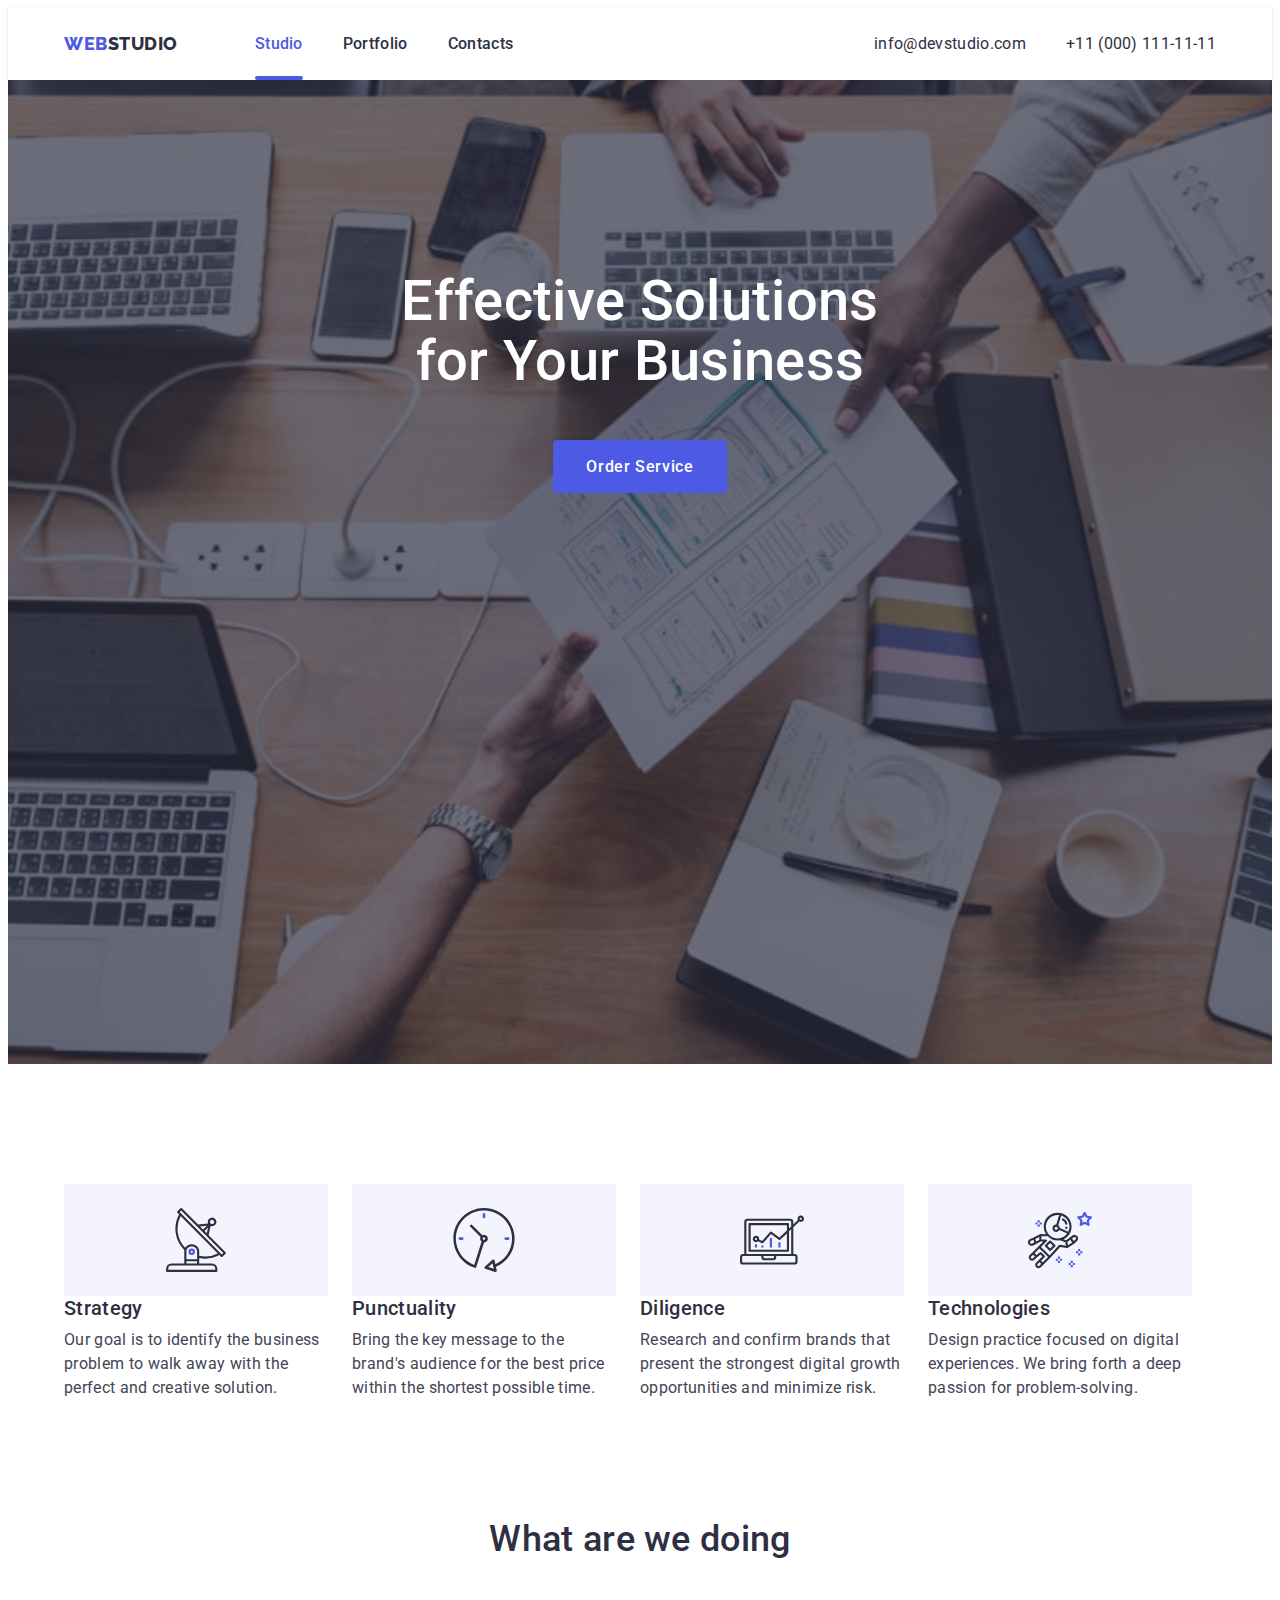
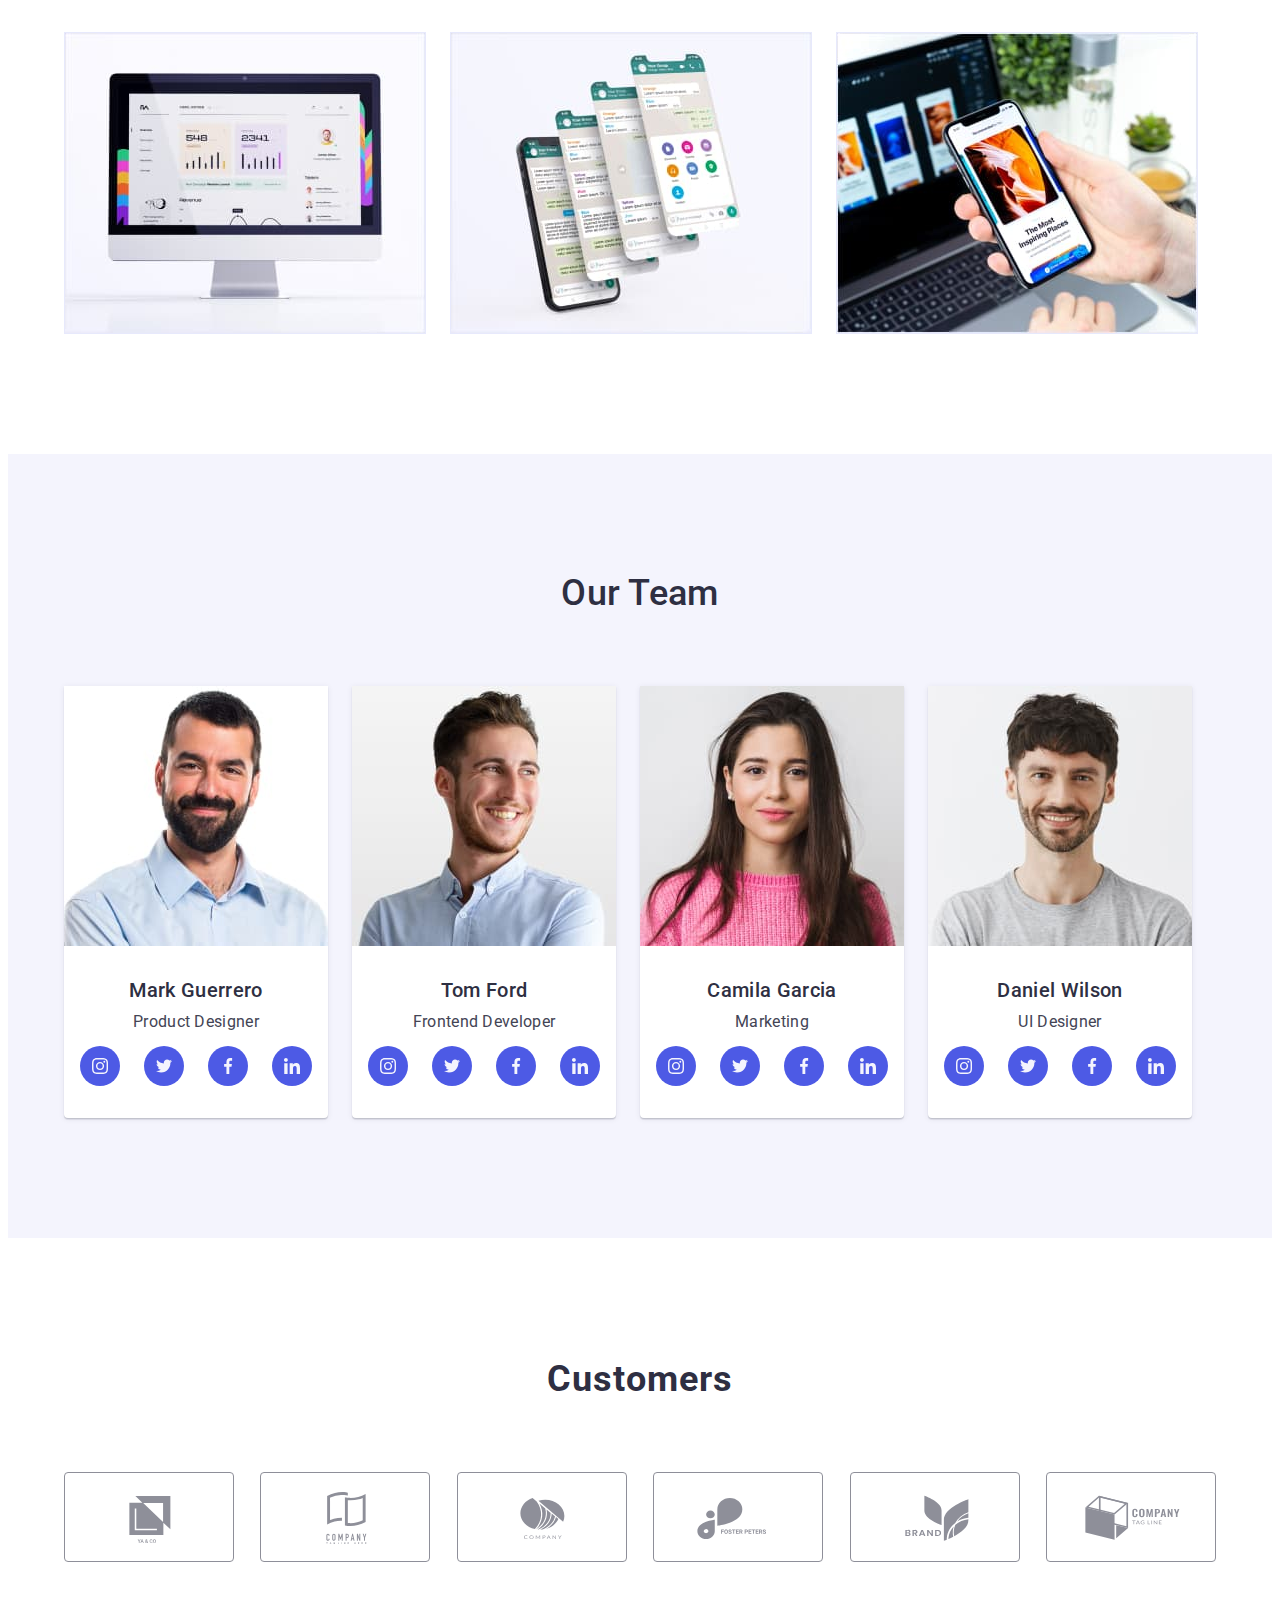
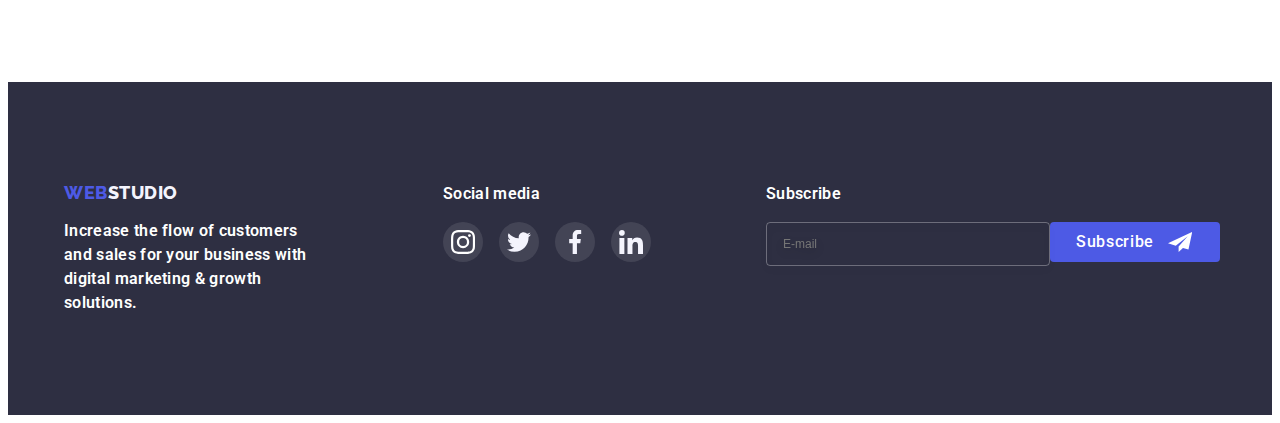
==== index.html @ 635ef4ec "ДЗ 06 Формы" ====
<!DOCTYPE html>
<html lang="en">
  <head>
    <meta charset="UTF-8" />
    <meta http-equiv="X-UA-Compatible" content="IE=edge" />
    <meta name="viewport" content="width=device-width, initial-scale=1.0" />
    <title>Studio</title>
    <link rel="preconnect" href="https://fonts.googleapis.com" />
    <link rel="preconnect" href="https://fonts.gstatic.com" crossorigin />
    <link
      href="https://fonts.googleapis.com/css2?family=Raleway:wght@800&family=Roboto:wght@400;500;700&display=swap"
      rel="stylesheet"
    />
    <link
      rel="stylesheet"
      href="https://cdnjs.cloudflare.com/ajax/libs/modern-normalize/1.1.0/modern-normalize.min.css"
      integrity="sha512-wpPYUAdjBVSE4KJnH1VR1HeZfpl1ub8YT/NKx4PuQ5NmX2tKuGu6U/JRp5y+Y8XG2tV+wKQpNHVUX03MfMFn9Q=="
      crossorigin="anonymous"
      referrerpolicy="no-referrer"
    />
    <link rel="stylesheet" href="./css/styles.css" />
  </head>
  <body>
    <header class="header">
      <div class="container flex">
        <nav class="main-nav flex">
          <a href="/" class="logo"><span>web</span>studio</a>
          <ul class="nav-list list">
            <li class="item"><a href="./index.html" class="link current">Studio</a></li>
            <li class="item"><a href="./portfolio.html" class="link">Portfolio</a></li>
            <li class="item"><a href="#" class="link">Contacts</a></li>
          </ul>
        </nav>
        <ul class="contacts-list list">
          <li class="item">
            <a href="mailto:info@devstudio.com" class="link mail">info@devstudio.com</a>
          </li>
          <li class="item">
            <a href="tel:+110001111111" class="link phone">+11 (000) 111-11-11</a>
          </li>
        </ul>
      </div>
    </header>
    <main>
      <section class="section hero">
        <div class="container">
          <h1 class="hero-title">
            Effective Solutions <br />
            for Your Business
          </h1>
          <button type="button" class="btn" data-modal-open>Order Service</button>
        </div>
      </section>
      <section class="section feature">
        <div class="container">
          <h2 class="title" hidden>Feature</h2>
          <ul class="list flex">
            <li class="item">
              <div class="icon-item">
                <svg class="icon-feature">
                  <use href="./images/icons.svg#icon-antenna"></use>
                </svg>
              </div>
              <h3 class="sub-title">Strategy</h3>
              <p>
                Our goal is to identify the business problem to walk away with the perfect and
                creative solution.
              </p>
            </li>
            <li class="item">
              <div class="icon-item">
                <svg class="icon-feature">
                  <use href="./images/icons.svg#icon-clock"></use>
                </svg>
              </div>
              <h3 class="sub-title">Punctuality</h3>
              <p>
                Bring the key message to the brand's audience for the best price within the shortest
                possible time.
              </p>
            </li>
            <li class="item">
              <div class="icon-item">
                <svg class="icon-feature">
                  <use href="./images/icons.svg#icon-diagram"></use>
                </svg>
              </div>
              <h3 class="sub-title">Diligence</h3>
              <p>
                Research and confirm brands that present the strongest digital growth opportunities
                and minimize risk.
              </p>
            </li>
            <li class="item">
              <div class="icon-item">
                <svg class="icon-feature">
                  <use href="./images/icons.svg#icon-astronaut"></use>
                </svg>
              </div>
              <h3 class="sub-title">Technologies</h3>
              <p>
                Design practice focused on digital experiences. We bring forth a deep passion for
                problem-solving.
              </p>
            </li>
          </ul>
        </div>
      </section>
      <section class="section our-work">
        <div class="container">
          <h2 class="title">What are we doing</h2>
          <ul class="list flex">
            <li class="item"><img src="./images/pc.jpg" alt="pc" width="360" height="300" /></li>
            <li class="item">
              <img src="./images/mobile.jpg" alt="mobile" width="360" height="300" />
            </li>
            <li class="item">
              <img src="./images/nout.jpg" alt="nout" width="360" height="300" />
            </li>
          </ul>
        </div>
      </section>
      <section class="section our-team">
        <div class="container">
          <h2 class="title">Our Team</h2>
          <ul class="list flex">
            <li class="item shadow">
              <img src="./images/Mark_Guerrero.jpg" alt="Mark Guerrero" width="264" height="260" />
              <div class="wrap">
                <h3 class="sub-title">Mark Guerrero</h3>
                <p>Product Designer</p>
                <ul class="social-list">
                  <li class="social-item">
                    <a href="#" class="social-link">
                      <svg class="social-icon">
                        <use href="./images/icons.svg#icon-instagram"></use>
                      </svg>
                    </a>
                  </li>
                  <li class="social-item">
                    <a href="#" class="social-link">
                      <svg class="social-icon">
                        <use href="./images/icons.svg#icon-twitter"></use>
                      </svg>
                    </a>
                  </li>
                  <li class="social-item">
                    <a href="#" class="social-link">
                      <svg class="social-icon">
                        <use href="./images/icons.svg#icon-facebook"></use>
                      </svg>
                    </a>
                  </li>
                  <li class="social-item">
                    <a href="#" class="social-link">
                      <svg class="social-icon">
                        <use href="./images/icons.svg#icon-linkedin"></use>
                      </svg>
                    </a>
                  </li>
                </ul>
              </div>
            </li>
            <li class="item">
              <img src="./images/Tom_Ford.jpg" alt="Tom Ford" width="264" height="260" />
              <div class="wrap">
                <h3 class="sub-title">Tom Ford</h3>
                <p>Frontend Developer</p>
                <ul class="social-list">
                  <li class="social-item">
                    <a href="#" class="social-link">
                      <svg class="social-icon">
                        <use href="./images/icons.svg#icon-instagram"></use>
                      </svg>
                    </a>
                  </li>
                  <li class="social-item">
                    <a href="#" class="social-link">
                      <svg class="social-icon">
                        <use href="./images/icons.svg#icon-twitter"></use>
                      </svg>
                    </a>
                  </li>
                  <li class="social-item">
                    <a href="#" class="social-link">
                      <svg class="social-icon">
                        <use href="./images/icons.svg#icon-facebook"></use>
                      </svg>
                    </a>
                  </li>
                  <li class="social-item">
                    <a href="#" class="social-link">
                      <svg class="social-icon">
                        <use href="./images/icons.svg#icon-linkedin"></use>
                      </svg>
                    </a>
                  </li>
                </ul>
              </div>
            </li>
            <li class="item">
              <img src="./images/Camila_Garcia.jpg" alt="Camila Garcia" width="264" height="260" />
              <div class="wrap">
                <h3 class="sub-title">Camila Garcia</h3>
                <p>Marketing</p>
                <ul class="social-list">
                  <li class="social-item">
                    <a href="#" class="social-link">
                      <svg class="social-icon">
                        <use href="./images/icons.svg#icon-instagram"></use>
                      </svg>
                    </a>
                  </li>
                  <li class="social-item">
                    <a href="#" class="social-link">
                      <svg class="social-icon">
                        <use href="./images/icons.svg#icon-twitter"></use>
                      </svg>
                    </a>
                  </li>
                  <li class="social-item">
                    <a href="#" class="social-link">
                      <svg class="social-icon">
                        <use href="./images/icons.svg#icon-facebook"></use>
                      </svg>
                    </a>
                  </li>
                  <li class="social-item">
                    <a href="#" class="social-link">
                      <svg class="social-icon">
                        <use href="./images/icons.svg#icon-linkedin"></use>
                      </svg>
                    </a>
                  </li>
                </ul>
              </div>
            </li>
            <li class="item">
              <img src="./images/Daniel_Wilson.jpg" alt="Daniel Wilson" width="264" height="260" />
              <div class="wrap">
                <h3 class="sub-title">Daniel Wilson</h3>
                <p>UI Designer</p>
                <ul class="social-list">
                  <li class="social-item">
                    <a href="#" class="social-link">
                      <svg class="social-icon">
                        <use href="./images/icons.svg#icon-instagram"></use>
                      </svg>
                    </a>
                  </li>
                  <li class="social-item">
                    <a href="#" class="social-link">
                      <svg class="social-icon">
                        <use href="./images/icons.svg#icon-twitter"></use>
                      </svg>
                    </a>
                  </li>
                  <li class="social-item">
                    <a href="#" class="social-link">
                      <svg class="social-icon">
                        <use href="./images/icons.svg#icon-facebook"></use>
                      </svg>
                    </a>
                  </li>
                  <li class="social-item">
                    <a href="#" class="social-link">
                      <svg class="social-icon">
                        <use href="./images/icons.svg#icon-linkedin"></use>
                      </svg>
                    </a>
                  </li>
                </ul>
              </div>
            </li>
          </ul>
        </div>
      </section>
      <section class="customers">
        <div class="container">
          <h2 class="customers-title">Customers</h2>
          <ul class="customers-list">
            <li class="customers-item">
              <a href="#" class="customers-link">
                <svg class="customers-icon">
                  <use href="./images/icons.svg#icon-yaco"></use>
                </svg>
              </a>
            </li>
            <li class="customers-item">
              <a href="#" class="customers-link">
                <svg class="customers-icon">
                  <use href="./images/icons.svg#icon-company-here"></use>
                </svg>
              </a>
            </li>
            <li class="customers-item">
              <a href="#" class="customers-link">
                <svg class="customers-icon">
                  <use href="./images/icons.svg#icon-company"></use>
                </svg>
              </a>
            </li>
            <li class="customers-item">
              <a href="#" class="customers-link">
                <svg class="customers-icon">
                  <use href="./images/icons.svg#icon-foster-peters"></use>
                </svg>
              </a>
            </li>
            <li class="customers-item">
              <a href="#" class="customers-link">
                <svg class="customers-icon">
                  <use href="./images/icons.svg#icon-brand"></use>
                </svg>
              </a>
            </li>
            <li class="customers-item">
              <a href="#" class="customers-link">
                <svg class="customers-icon">
                  <use href="./images/icons.svg#icon-tag-line"></use>
                </svg>
              </a>
            </li>
          </ul>
        </div>
      </section>
    </main>
    <footer class="footer">
      <div class="container">
        <div class="footer-wrap">
          <div class="footer-left">
            <a href="/" class="logo"><span>web</span>studio</a>
            <p class="footer-text">
              Increase the flow of customers and sales for your business with digital marketing &
              growth solutions.
            </p>
          </div>
          <div class="footer-center">
            <p class="footer-text">Social media</p>
            <ul class="footer-list">
              <li class="footer-item">
                <a href="#" class="footer-link">
                  <svg class="footer-icon">
                    <use href="./images/icons.svg#icon-instagram"></use>
                  </svg>
                </a>
              </li>
              <li class="footer-item">
                <a href="#" class="footer-link">
                  <svg class="footer-icon">
                    <use href="./images/icons.svg#icon-twitter"></use>
                  </svg>
                </a>
              </li>
              <li class="footer-item">
                <a href="#" class="footer-link">
                  <svg class="footer-icon">
                    <use href="./images/icons.svg#icon-facebook"></use>
                  </svg>
                </a>
              </li>
              <li class="footer-item">
                <a href="#" class="footer-link">
                  <svg class="footer-icon">
                    <use href="./images/icons.svg#icon-linkedin"></use>
                  </svg>
                </a>
              </li>
            </ul>
          </div>
          <div class="footer-right">
            <p class="footer-text">Subscribe</p>
            <form class="footer-form">
              <label class="footer-label">
                <input class="footer-input" type="email" name="email" placeholder="E-mail" />
              </label>
              <button class="btn footer-button" type="submit">Subscribe</button>
              <svg class="footer-form-icon">
                <use class="icon-telegram" href="./images/icons.svg#icon-telegram"></use>
              </svg>
            </form>
          </div>
        </div>
      </div>
    </footer>

    <!-- Modal -->

    <div class="backdrop is-hidden" data-modal>
      <div class="modal">
        <button class="modal-btn" data-modal-close>
          <svg class="modal-icon" width="8" height="8">
            <use href="./images/icons.svg#icon-close"></use>
          </svg>
        </button>
        <form class="modal-form" name="modal-form">
          <strong class="modal-form-title">Leave your contacts and we will call you back</strong>
          <div class="modal-form-group">
            <label class="modal-form-label">
              <span class="modal-form-text">Name</span>
              <input
                class="modal-form-input"
                type="text"
                name="user_name"
                minlength="3"
                placeholder="&nbsp;"
                required
              />
              <svg class="modal-form-icon" width="12" height="12">
                <use href="./images/icons.svg#icon-user"></use>
              </svg>
            </label>

            <label class="modal-form-label">
              <span class="modal-form-text">Phone</span>
              <input class="modal-form-input" type="phone" name="user_phone" required />
              <svg class="modal-form-icon" width="13" height="13">
                <use href="./images/icons.svg#icon-phone"></use>
              </svg>
            </label>

            <label class="modal-form-label">
              <span class="modal-form-text">Email</span>
              <input class="modal-form-input" type="email" name="user_email" required />
              <svg class="modal-form-icon" width="15" height="12">
                <use href="./images/icons.svg#icon-mail"></use>
              </svg>
            </label>
            <label class="modal-form-label">
              <span class="modal-form-text">Comment</span>
              <textarea
                class="modal-form-comment"
                name="user_comment"
                rows="7"
                placeholder="Text input"
              ></textarea>
            </label>
          </div>
          <label class="modal-form-agreement">
            <input class="modal-form-checkbox" type="checkbox" name="user_agreement" required />
            <svg class="modal-form-check" width="16" height="16">
              <use class="uncheck" href="./images/icons.svg#icon-uncheck"></use>
              <use class="check" href="./images/icons.svg#icon-check"></use>
            </svg>
            <span class="modal-form-text">
              I accept the terms and conditions of the
              <a class="modal-form-link" href="">Privacy Policy</a>
            </span>
          </label>
          <button class="btn modal-form-btn" type="submit">Send</button>
        </form>
      </div>
    </div>

    <script src="./js/modal.js"></script>
  </body>
</html>
---- css/styles.css ----
/* _______BASIC STYLE_______ */



/* font-family: 'Raleway', sans-serif;
font-family: 'Roboto', sans-serif; */

:root{
      --text: #434455;
      --sub-text: #8e8f99;
      --active: #4d5ae5;
      --dark: #2e2f42;
      --green: #31d0aa;
      --accent: #e7e9fc;
      --iight: #f4f4fd;
      --animation: 250ms cubic-bezier(0.4, 0, 0.2, 1);
}     

body {
      color: var(--text);
      font-family: 'Roboto', sans-serif;
      font-size: 16px;
      line-height: 1.5;
      letter-spacing: 0.02em;
      background-color: #ffffff;
}

.section{
      padding-top: 120px;
      padding-bottom: 120px;
}

.container{
      width: 1152px;
      margin-left: auto;
      margin-right: auto;
      padding-left: 12px;
      padding-right: 12px;
}

.title{
      margin: 0;
      padding: 0;
      color: var(--dark);
      font-size: 36px;
      font-weight: 500;
      line-height: 1.11;
      text-align: center;
}

.sub-title{
      margin: 0;
      padding: 0;
      font-size: 20px;
      font-weight: 500;
      color: var(--dark);
      line-height: 1.2;
}

.list{
      padding: 0;
      margin: 0;
      list-style: none;
}

p{
      margin: 0;
      padding: 0;
}

.flex{
      display: flex;
}

.current::after{
      content: '';
      position: absolute;
      bottom: 0;
      left: 0;
      width: 100%;
      height: 4px;
      display: block;
      background-color: var(--active);
      border-radius: 2px;;
}

            /* ///////STUDIO I////// */

            /* _______HEADER_______ */



.header{
      box-shadow: 0px 2px 1px rgba(46, 47, 66, 0.08), 0px 1px 1px rgba(46, 47, 66, 0.16), 0px 1px 6px rgba(46, 47, 66, 0.08);
}

.header .flex{
      align-items: center;
}

.logo{
      margin-right: 77px;
      color: var(--dark);
      font-family: 'Raleway', sans-serif;
      font-weight: 800;
      font-size: 18px;
      line-height: 1.33;
      letter-spacing: 0.03em;
      text-decoration: none;
      text-transform: uppercase;
      cursor: pointer;
}

.logo span{
      color: var(--active);
}

.link{
      text-decoration: none;
      color: var(--dark);

      transition: color var(--animation);
}

.header .link:hover,
.header .link:focus{
      color: var(--text);
      
}

.header .link:active{
      color: var(--active);
}

.nav-list{
      display: flex;
}

.nav-list .item:not(:last-child){
      margin-right: 40px;
}

.main-nav .link{
      display: block;
      padding-top: 24px;
      padding-bottom: 24px;
      font-weight: 500;
      color: var(--dark);
      text-decoration: none;
}

.main-nav .link.current{
     position: relative;
     color: var(--active);
}

.contacts-list{
      display: flex;
      margin-left: auto;
}

.contacts-list .item + .item{
      margin-left: 40px;
}



            /* _______HERO_______ */



.hero{
      margin-left: auto;
      margin-right: auto;
      padding-top: 192px;
      padding-bottom: 192px;
      max-width: 1440px;
      min-height: 600px;
      background-color: #2e2f42B3;
      background-image: linear-gradient( to right, #2e2f42B3, #2e2f42B3 ),
      url("../images/bg-hero.jpg");
      background-position: center;
      background-repeat: no-repeat;
      background-size: cover;
      text-align: center;
}

.hero-title{
      margin: 0;
      margin-bottom: 48px;
      padding: 0;
      
      font-size: 56px;
      font-weight: 500;
      color: #ffffff;
      line-height: 1.07;
}

.btn{
      display: inline-block;
      padding-top: 16px;
      padding-bottom: 16px;
      padding-left: 32px;
      padding-right: 32px;
      min-width: 170px;
      text-align: center;

      font-family: 'Roboto', sans-serif;
      font-weight: 500;
      font-size: 16px;
      line-height: 1.2;
      letter-spacing: 0.04em;

      color: #ffffff;
      background-color: var(--active);
      border: 1px solid transparent;
      border-radius: 4px;
      cursor: pointer;

      transition: box-shadow var(--animation);
}

.hero .btn:hover,
.hero .btn:focus{
      box-shadow: 
      0px 1px 6px rgba(46, 47, 66, 0.08),
      0px 1px 1px rgba(46, 47, 66, 0.16),
      0px 2px 1px rgba(46, 47, 66, 0.08);
}

.hero .btn:active{
      background-color: #404bbf;
      box-shadow: 0px 4px 4px rgba(0, 0, 0, 0.15);
}



            /* _______FEATURE_______ */



.feature{
      padding-bottom: 0;
}

.feature .item{
      width: 264px;
}

.feature .item:not(:last-child){
      margin-right: 24px;
}

.feature .icon-item{
      display: flex;
      justify-content: center;
      align-items: center;
      background-color: var(--iight);
      width: 264px;
      height: 112px;
}

.feature .icon-feature{
      display: inline-block;
      width: 64px;
      height: 64px;
      fill: currentColor;
}

.feature .sub-title{
      margin-bottom: 8px;
}

.feature p{
      font-weight: 400;
}



/* _______OUR WORK_______ */



.our-work .title{
      margin-bottom: 72px;
}

.our-work .item{
      border: 1px solid #E7E9FC;
}

.our-work .item + .item{
      margin-left: 24px;
}



            /* _______OUR TEAM_______ */



.our-team{
      background-color: var(--iight);
}

.our-team .title{
      margin-bottom: 72px;
}

.our-team .item{
      background-color: #ffffff;
      box-shadow: 0px 1px 6px rgba(46, 47, 66, 0.08), 0px 1px 1px rgba(46, 47, 66, 0.16), 0px 2px 1px rgba(46, 47, 66, 0.08);
      border-radius: 0px 0px 4px 4px;
}

.our-team .item + .item{
      margin-left: 24px;
}

.wrap{
      margin-top: 32px;
      margin-bottom: 32px;
      padding-left: 16px;
      padding-right: 16px;
      text-align: center;
}

.list img{
      display: block;
}

.wrap .sub-title{
      margin-bottom: 8px;
}

.social-list{
      display: flex;
      padding: 0;
      margin-top: 12px;
      list-style: none;
      justify-content: space-between;
}

.social-item{
      display: flex;
      height: 40px;
      width: 40px;
}

.social-link{
      display: inline-flex;
      align-items: center;
      justify-content: center;
      height: 100%;
      width: 100%;
      color: var(--iight);
      background-color: var(--active);
      border-radius: 50%;
}

.social-icon{
      width: 16px;
      height: 16px;

      fill: currentColor;
}



            /* ______CUSTOMERS______ */



.customers {
      padding-top: 120px;
      padding-bottom: 120px;
}

.customers-title{
      margin-top: 0;
      margin-bottom: 72px;
      font-size: 36px;
      line-height: calc(42 / 36);
      text-align: center;
      letter-spacing: 0.03em;
      color: var(--dark);
}

.customers-list {
      display: flex;
      justify-content: space-between;
      align-items: center;
      list-style: none;
      padding: 0;
      margin: 0;
}

.customers-item {
      display: inline-block;
}

.customers-link {
      display: flex;
      align-items: center;
      justify-content: center;
      width: 168px;
      height: 88px;
      color: var(--sub-text);
      border: 1px solid var(--sub-text);
      border-radius: 4px;

      transition: color var(--animation), border-color var(--animation)
}

.customers-link:hover,
.customers-link:focus{
      color: var(--active);
      border: 1px solid var(--active);
}

.customers-icon {
      width: 104px;
      height: 56px;
      fill: currentColor;
}



            /* _______FOOTER_______ */



.footer{
      padding-top: 100px;
      padding-bottom: 100px;
      background-color: var(--dark);
}

.footer-wrap{
      display: flex;
      justify-content: space-between;
}

.footer .logo{
      display: inline-block;
      color: var(--iight);
      line-height: 1.17;
      margin-bottom: 16px;
}

.footer-text{
      display: block;
      color: var(--accent);
      max-width: 264px
}

.footer-center {
      align-items: center;
}

.footer-center .footer-text{
      width: 100%;
      font-weight: 600;
      margin-bottom: 16px;
}

.footer-text {
      margin: 0;
      font-weight: 600;
      font-size: 16px;
      line-height: calc(24 / 16);
      letter-spacing: 0.02em;
      color: #FFFFFF;
}

.footer-list {
      display: flex;
      justify-content: space-between;
      list-style: none;
      width: 208px;
      margin: 0;
      padding: 0;
}

.footer-item{
      display: inline-flex;
      width: 40px;
      height: 40px;
}

.footer-link {
      display: flex;
      align-items: center;
      justify-content: center;
      height: 100%;
      width: 100%;
      color: #ffffff;
      background: rgba(255, 255, 255, 0.1);
      border-radius: 50%;

      transition: background-color var(--animation);
}

.footer-link:hover,
.footer-link:focus{
      background-color: var(--green);
}

.footer-icon {
      height: 24px;
      width: 24px;
      fill: currentColor;
}

.footer-right .footer-text{
      margin-bottom: 16px;
}

.footer-form{
      position: relative;

      display: flex;
      align-items: center;
      width: 450px;
      justify-content: space-between;
      height: 40px;
}

.footer-label{
      height: 100%;
}

.footer-input{
      height: 100%;
      width: 264px;

      padding-left: 16px;

      font-size: 12px;

      color: rgba(255, 255, 255, 0.6);
      background-color: inherit;

      border: 1px solid rgba(255, 255, 255, 0.3);
      filter: drop-shadow(0px 4px 4px rgba(0, 0, 0, 0.15));
      border-radius: 4px;
}
.footer-button{
      height: 100%;
      width: 165px;

      padding: 8px 64px 8px 24px;

      transition: background-color var(--animation), outline var(--animation);
}


.footer-button:hover,
.footer-button:focus{
      background: #404BBF;
      box-shadow: 0px 4px 4px rgba(0, 0, 0, 0.15);
      border-radius: 4px;
      border: 1px solid var(--active);
      outline: 1px solid transparent;
      outline-offset: -1px;
}


.footer-form-icon{
      position: absolute;
      top: 8px;
      right: 24px;
      fill: #ffffff;

      height: 24px;
      width: 24px;
}



            /* /////////PORTFOLIO II/////// */



.section.portfolio{
      padding-top: 96px;
}

.portfolio .title{
      font-size: 20px;
      color: var(--dark);
      line-height: 1.2;
      text-align: left;
}

.filter{
      display: flex;
      justify-content: center;
      margin-bottom: 72px;
}

.filter .item + .item{
      margin-left: 24px;
}

.portfolio .btn{
      min-width: auto;
      padding-top: 8px;
      padding-right: 16px;
      padding-bottom: 8px;
      padding-left: 16px;
      color: var(--active);
      background-color: var(--iight);
      border: 1px solid var(--accent);
      border-radius: 4px;

      transition: background-color var(--animation), color var(--animation), box-shadow var(--animation);
}

.portfolio .btn:hover,
.portfolio .btn:focus{
      color: #ffffff;
      background-color: var(--active);
      border: 1px solid transparent;
      box-shadow: 0px 4px 4px rgba(0, 0, 0, 0.15);
}

.portfolio .btn:active{
      background-color: #404bbf;
}

.portfolio-list{
      display: flex;
      flex-wrap: wrap;
}

.portfolio-list .item{
      width: calc( (100% - 48px) / 3);
      margin-bottom: 48px;
}

.portfolio-list .item:not(:nth-child(3n)){
      margin-right: 24px;
}

.portfolio-list .item:nth-last-child(-n+3){
      margin-bottom: 0;
}

.portfolio-list .link{
      display: inline-block;
      border: 0.5px solid var(--iight);
      box-shadow: 0px 1px 6px rgba(46, 47, 66, 0.08);

      transition: border-color var(--animation), box-shadow var(--animation);
}

.portfolio-list .link:hover,
.portfolio-list .link:focus{
      border: 0.5px solid #F4F4FD;
      box-shadow: 0px 1px 6px rgba(46, 47, 66, 0.08), 0px 1px 1px rgba(46, 47, 66, 0.16), 0px 2px 1px rgba(46, 47, 66, 0.08);
}

.portfolio-list .info{
      padding-top: 32px;
      padding-bottom: 32px;
      padding-left: 16px;
      padding-right: 16px;;
}

.portfolio-img{
      position: relative;
      overflow: hidden;
}


.overlay{
      position: absolute;
      top: 0;
      left: 0;
      transform: translateY(100%);

      padding: 40px 32px;

      width: 100%;
      height: 100%;

      background: #4D5AE5;
      background-blend-mode: hard-light;
      mix-blend-mode: normal;

      transition: transform var(--animation);
}

.overlay-text{
      letter-spacing: 0.02em;
      color: var(--iight);
}

.portfolio-list .item:focus .overlay,
.portfolio-list .item:hover .overlay{
      transform: translateY(0);
}

.info .title{
      margin-bottom: 8px;
}

.sub-text{
      color: var(--iight);
      background-color: var(--active);
}


/* ________MODAL WINDOW */

.backdrop{
      position: fixed;
      top: 0;
      left: 0;
      z-index: 1000;

      width: 100%;
      height: 100%;

      background-color: rgba(46, 47, 66, 0.4);
      backdrop-filter: blur(2px);

      transition: visibility var(--animation), opacity var(--animation);
}

.backdrop.is-hidden{
      visibility: hidden;
      opacity: 0;
      pointer-events: none;
}

.modal{
      position: absolute;
      top: 50%;
      left: 50%;
      transform: translate(-50%, -50%);
      opacity: 1;

      width: 408px;
      min-height: 584px;

      background-color: #fcfcfc;
      box-shadow: 0px 1px 1px rgba(0, 0, 0, 0.14), 0px 1px 3px rgba(0, 0, 0, 0.12), 0px 2px 1px rgba(0, 0, 0, 0.2);
      border-radius: 4px;

      transition: opasity var(--animation), transform var(--animation);
}

.backdrop.is-hidden .modal{
      transform: translate(-50%, -70%);
      opacity: 0;
}


.modal-btn{
      position: absolute;
      top: 24px;
      right: 24px;

      height: 24px;
      width: 24px;

      display: flex;
      align-items: center;
      justify-content: center;

      padding: 0;


      background-color: #E7E9FC;
      border: 1px solid rgba(0, 0, 0, 0.1);
      border-radius: 50%;

      outline: 1px solid transparent;
      outline-offset: -1px;

      cursor: pointer;

      transition: border-color var(--animation), box-shadow var(--animation);
}

.modal-btn:hover,
.modal-btn:focus{
      box-shadow: 0px 1px 6px rgba(46, 47, 66, 0.08), 0px 1px 1px rgba(46, 47, 66, 0.16), 0px 2px 1px rgba(46, 47, 66, 0.08);
      border: 1px solid rgba(0, 0, 0, 0.0);
      background-color: var(--active);
      fill: #ffffff;
}


/* _______MODAL FORM_______ */

.modal-form-group{
      margin-left: 24px;
      margin-right: 24px;
}

.modal-form-title{
      display: block;

      margin-top: 70px;
      margin-right: 24px;
      margin-bottom: 16px;
      margin-left: 24px;

      color: var(--dark);
      font-weight: 500;
      text-align: center;
}

.modal-form-label{
      position: relative;
      display: block;
      margin-bottom: 8px;
}

.modal-form-label:last-child{
      margin-bottom: 16px;
}

.modal-form-text{
      display: block;
      margin-bottom: 4px;

      font-size: 12px;
}

.modal-form-input{
      width: 100%;
      height: 40px;
      padding-left: 40px;
      padding-right: 40px;

      border: 1px solid rgba(33, 33, 33, 0.2);
      border-radius: 4px;

      transition: border-color var(--animation);
}

.modal-form-input:focus{
      border: 1px solid var(--active);
      outline: 1px solid transparent;
      outline-offset: -1px;
}

.modal-form-input:focus + .modal-form-icon{
      fill: var(--active);

}

.modal-form-icon{
      position: absolute;
      bottom: 14px;
      left: 19px;
      fill: var(--dark);

      transition: fill var(--animation);
}

.modal-form-comment{
      width: 100%;
      height: 120px;

      border: 1px solid rgba(33, 33, 33, 0.2);
      border-radius: 4px;

      outline: 1px solid transparent;
      outline-offset: -1px;

      resize:none;

      transition: border-color var(--animation), opacity var(--animation);
}

.modal-form-comment:focus{
      border: 1px solid var(--active);
}

.modal-form-comment:focus.modal-form-comment::placeholder{
      opacity: 0;
}

.modal-form-comment::placeholder{
      padding-top: 8px;
      padding-left: 16px;

      font-size: 12px;
      line-height: calc(16 / 12);
      letter-spacing: 0.04em;
      color: rgba(117, 117, 117, 0.5);
}

.modal-form-agreement{
      display: flex;
      align-items: center;
      justify-content: center;
      gap: 24px;

      margin-bottom: 24px;

      font-weight: 400;
      font-size: 12px;
      line-height: 16px;
      letter-spacing: 0.04em;
      color: #757575;

      cursor: pointer;

}

.modal-form-agreement>.modal-form-text{
      margin: 0;
}

.modal-form-checkbox {
      position: absolute;
      width: 1px;
      height: 1px;
      margin: -1px;
      border: 0;
      padding: 0;
      clip: rect(0 0 0 0);
      overflow: hidden;
}

.modal-form-checkbox:focus + .modal-form-check{
      border: 1px solid var(--active);
      outline: 1px solid transparent;
      outline-offset: -1px;
}

.check{
      opacity: 0;
      transition: opacity var(--animation);
}

.uncheck{
      opacity: 1;
      transition: opacity var(--animation);
}

.modal-form-checkbox:checked ~ .modal-form-check > .check{
      opacity: 1;
}

.modal-form-checkbox:checked ~ .modal-form-check > .uncheck{
      opacity: 0;
}

.modal-form-link:focus{
      border: 1px solid var(--active);
      outline: 1px solid transparent;
      outline-offset: -1px;
      border-radius: 4px;
      transition: border-color var(--animation);
}

.modal-form-btn{
      display: block;
      margin: auto;
      margin-bottom: 26px;
      transition: background-color var(--animation), outline var(--animation);
}

.modal-form-btn:hover,
.modal-form-btn:focus{
      background: #404BBF;
      box-shadow: 0px 4px 4px rgba(0, 0, 0, 0.15);
      border-radius: 4px;
      border: 1px solid var(--active);
      outline: 1px solid transparent;
      outline-offset: -1px;
}
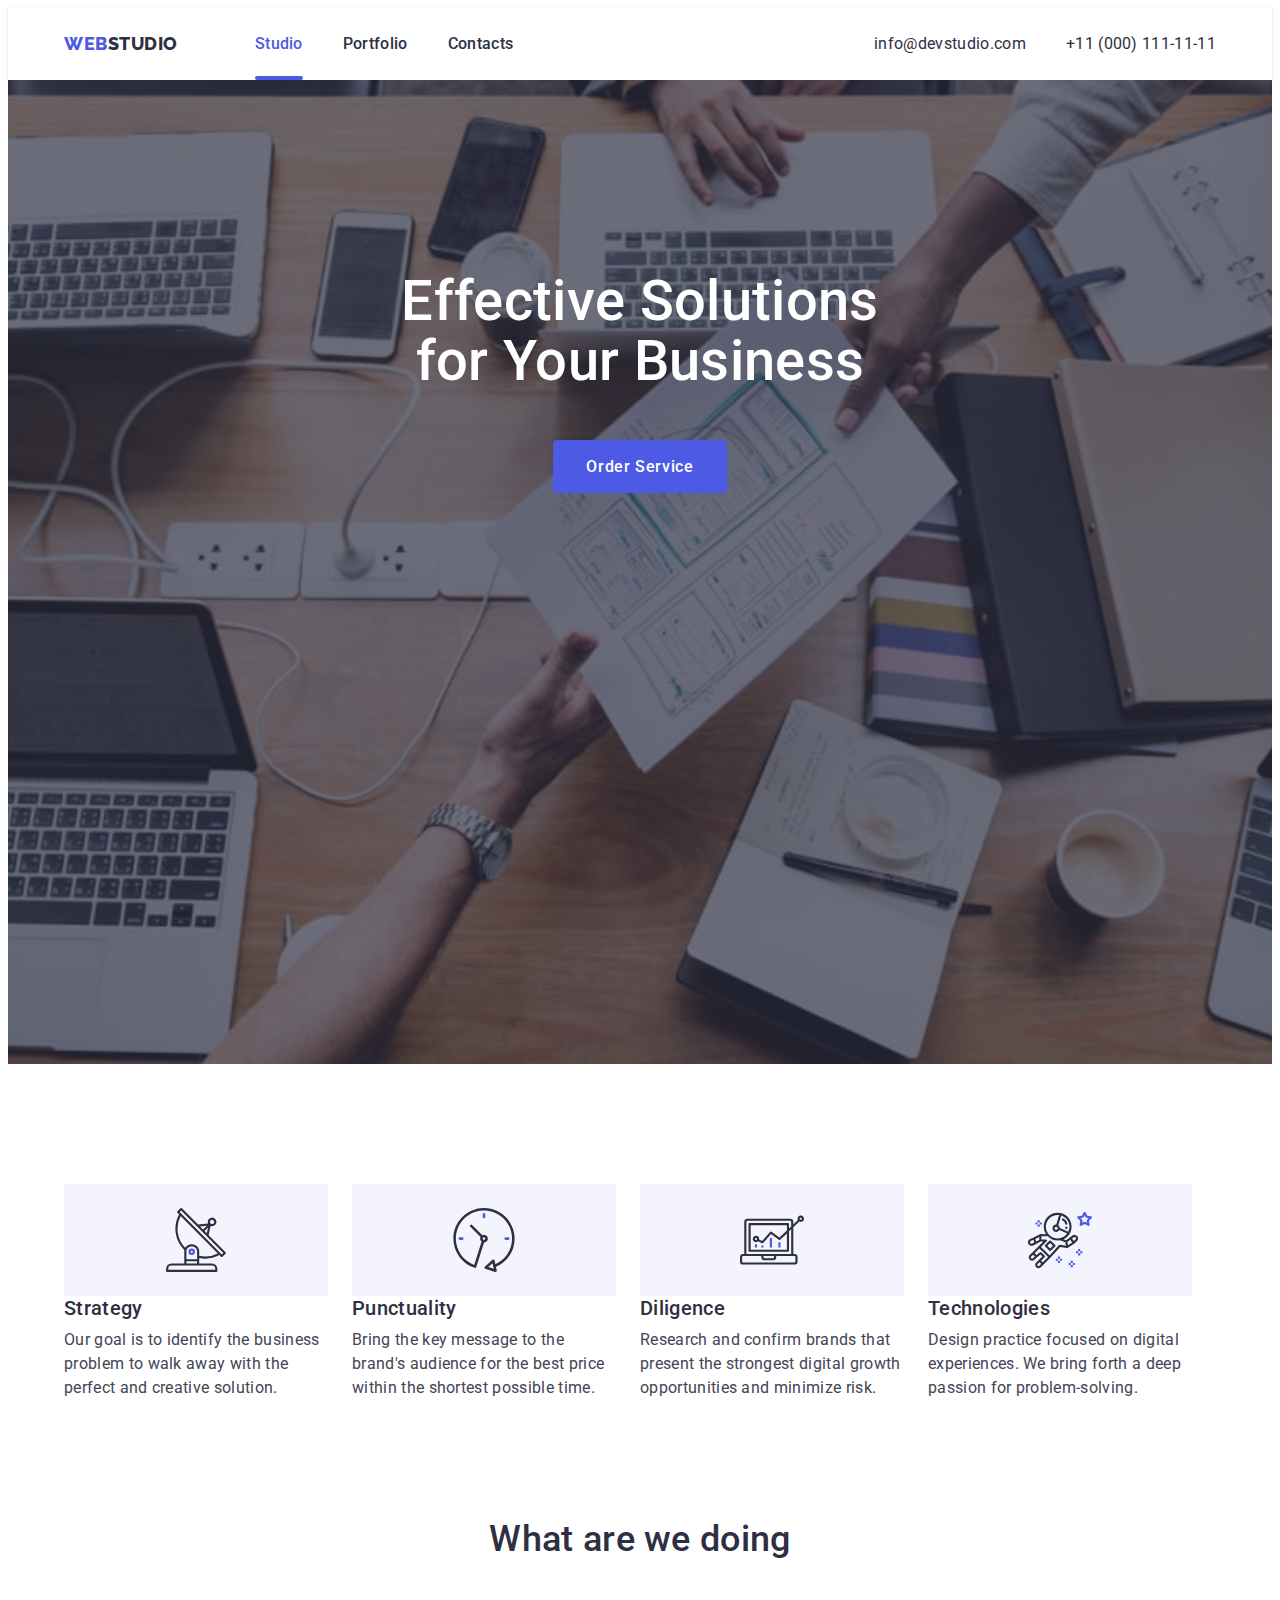
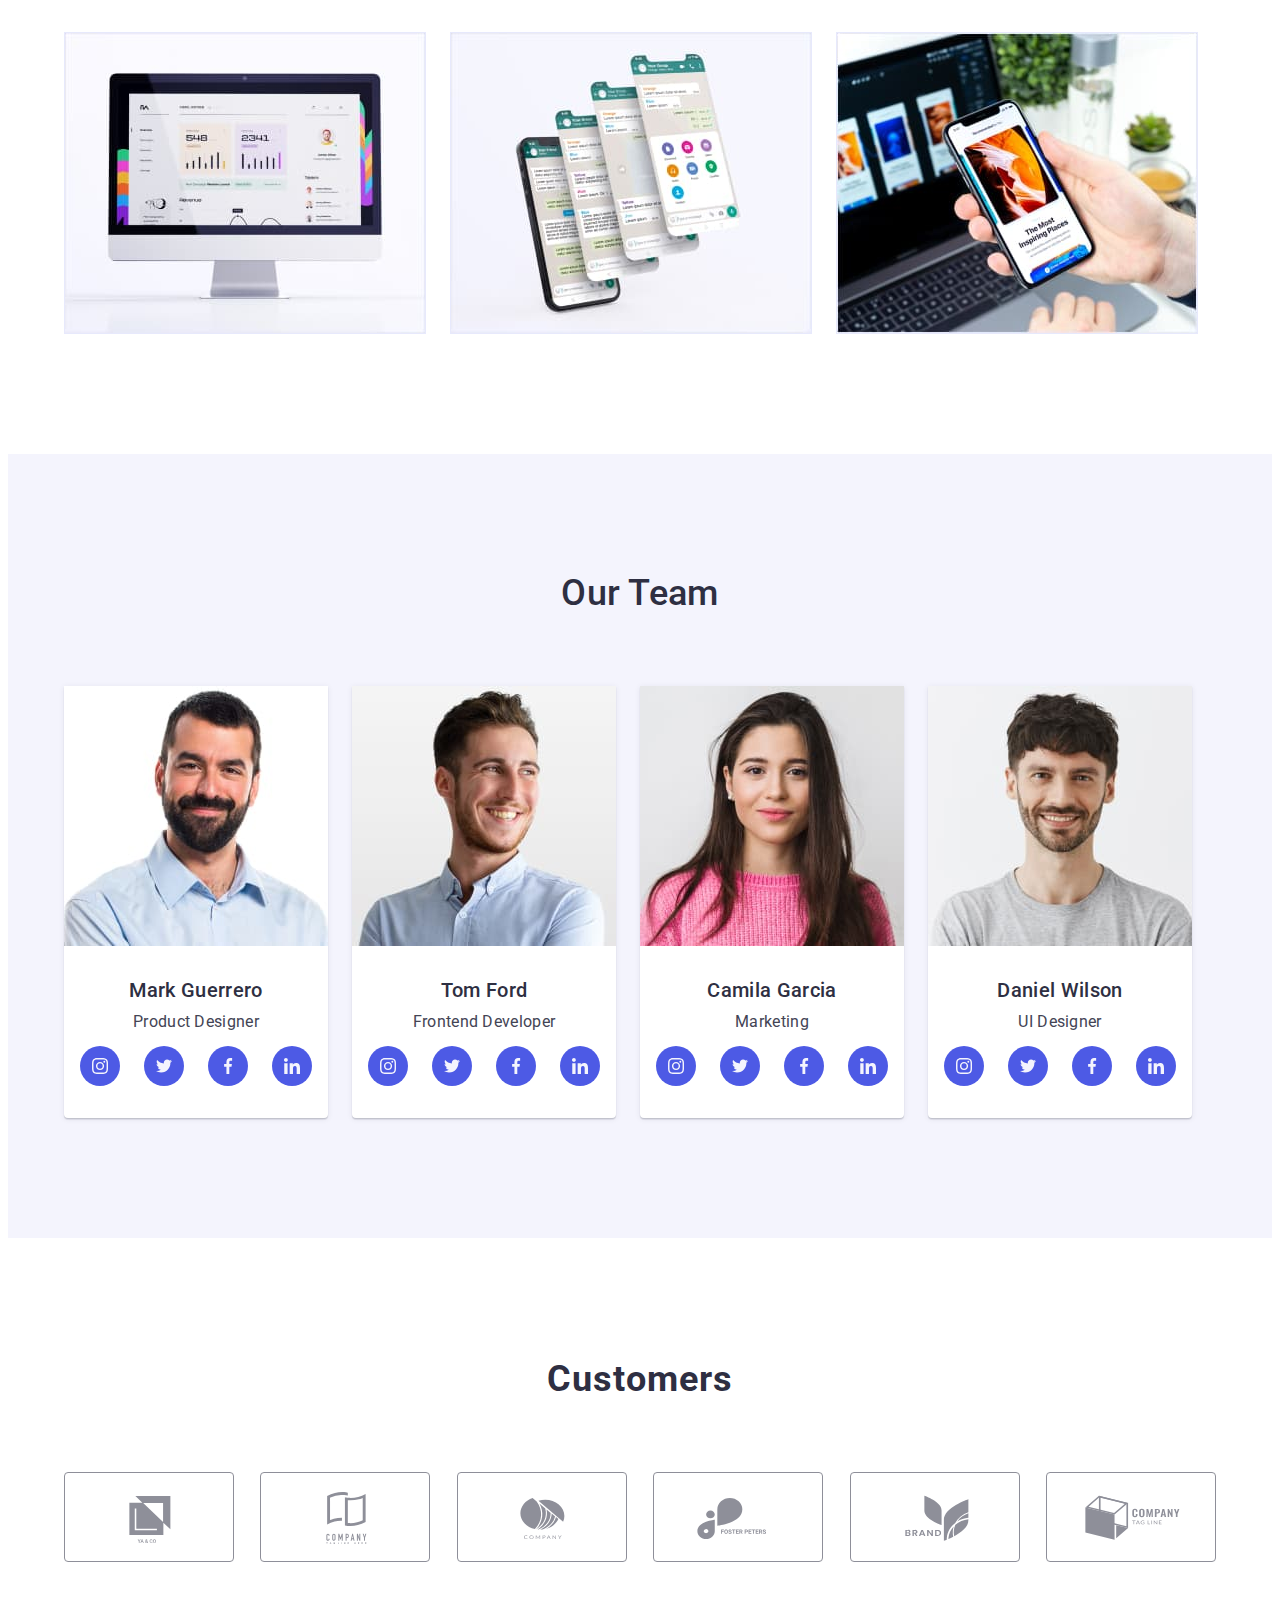
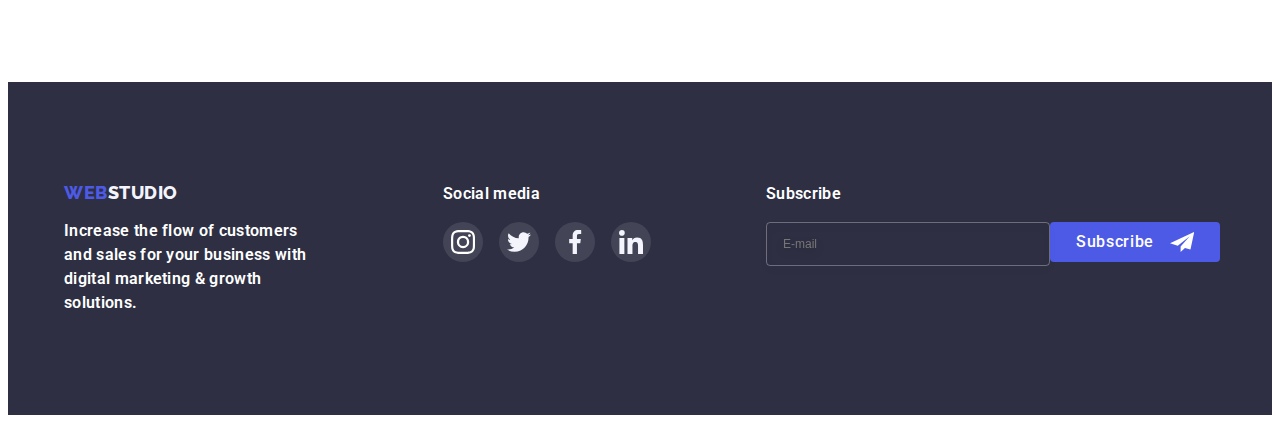
==== commit 4f2d16b0: "Доработка ДЗ" ====
--- a/index.html
+++ b/index.html
@@ -374,10 +374,12 @@
               <label class="footer-label">
                 <input class="footer-input" type="email" name="email" placeholder="E-mail" />
               </label>
-              <button class="btn footer-button" type="submit">Subscribe</button>
-              <svg class="footer-form-icon">
-                <use class="icon-telegram" href="./images/icons.svg#icon-telegram"></use>
-              </svg>
+              <button class="btn footer-button" type="submit">
+                Subscribe
+                <svg class="footer-form-icon">
+                  <use class="icon-telegram" href="./images/icons.svg#icon-telegram"></use>
+                </svg>
+              </button>
             </form>
           </div>
         </div>
--- a/css/styles.css
+++ b/css/styles.css
@@ -517,7 +517,6 @@
 }
 
 .footer-form{
-      position: relative;
 
       display: flex;
       align-items: center;
@@ -546,10 +545,15 @@
       border-radius: 4px;
 }
 .footer-button{
+      display: flex;
+      align-items: center;
+      justify-content: center;
       height: 100%;
       width: 165px;
 
-      padding: 8px 64px 8px 24px;
+      padding: 0;
+
+
 
       transition: background-color var(--animation), outline var(--animation);
 }
@@ -567,10 +571,8 @@
 
 
 .footer-form-icon{
-      position: absolute;
-      top: 8px;
-      right: 24px;
       fill: #ffffff;
+      margin-left:16px;
 
       height: 24px;
       width: 24px;
@@ -744,6 +746,10 @@
 
       width: 408px;
       min-height: 584px;
+      padding-top: 70px;
+      padding-right: 24px;
+      padding-bottom: 24px;
+      padding-left: 24px;
 
       background-color: #fcfcfc;
       box-shadow: 0px 1px 1px rgba(0, 0, 0, 0.14), 0px 1px 3px rgba(0, 0, 0, 0.12), 0px 2px 1px rgba(0, 0, 0, 0.2);
@@ -796,18 +802,11 @@
 
 /* _______MODAL FORM_______ */
 
-.modal-form-group{
-      margin-left: 24px;
-      margin-right: 24px;
-}
 
 .modal-form-title{
       display: block;
 
-      margin-top: 70px;
-      margin-right: 24px;
       margin-bottom: 16px;
-      margin-left: 24px;
 
       color: var(--dark);
       font-weight: 500;
@@ -866,6 +865,7 @@
 .modal-form-comment{
       width: 100%;
       height: 120px;
+      padding: 8px 16px;
 
       border: 1px solid rgba(33, 33, 33, 0.2);
       border-radius: 4px;
@@ -887,9 +887,6 @@
 }
 
 .modal-form-comment::placeholder{
-      padding-top: 8px;
-      padding-left: 16px;
-
       font-size: 12px;
       line-height: calc(16 / 12);
       letter-spacing: 0.04em;
@@ -899,8 +896,7 @@
 .modal-form-agreement{
       display: flex;
       align-items: center;
-      justify-content: center;
-      gap: 24px;
+      justify-content: space-between;
 
       margin-bottom: 24px;
 
@@ -929,11 +925,9 @@
       overflow: hidden;
 }
 
-.modal-form-checkbox:focus + .modal-form-check{
-      border: 1px solid var(--active);
-      outline: 1px solid transparent;
-      outline-offset: -1px;
-}
+/* .modal-form-checkbox:focus + .modal-form-check{
+
+} */
 
 .check{
       opacity: 0;
@@ -958,7 +952,6 @@
       outline: 1px solid transparent;
       outline-offset: -1px;
       border-radius: 4px;
-      transition: border-color var(--animation);
 }
 
 .modal-form-btn{
